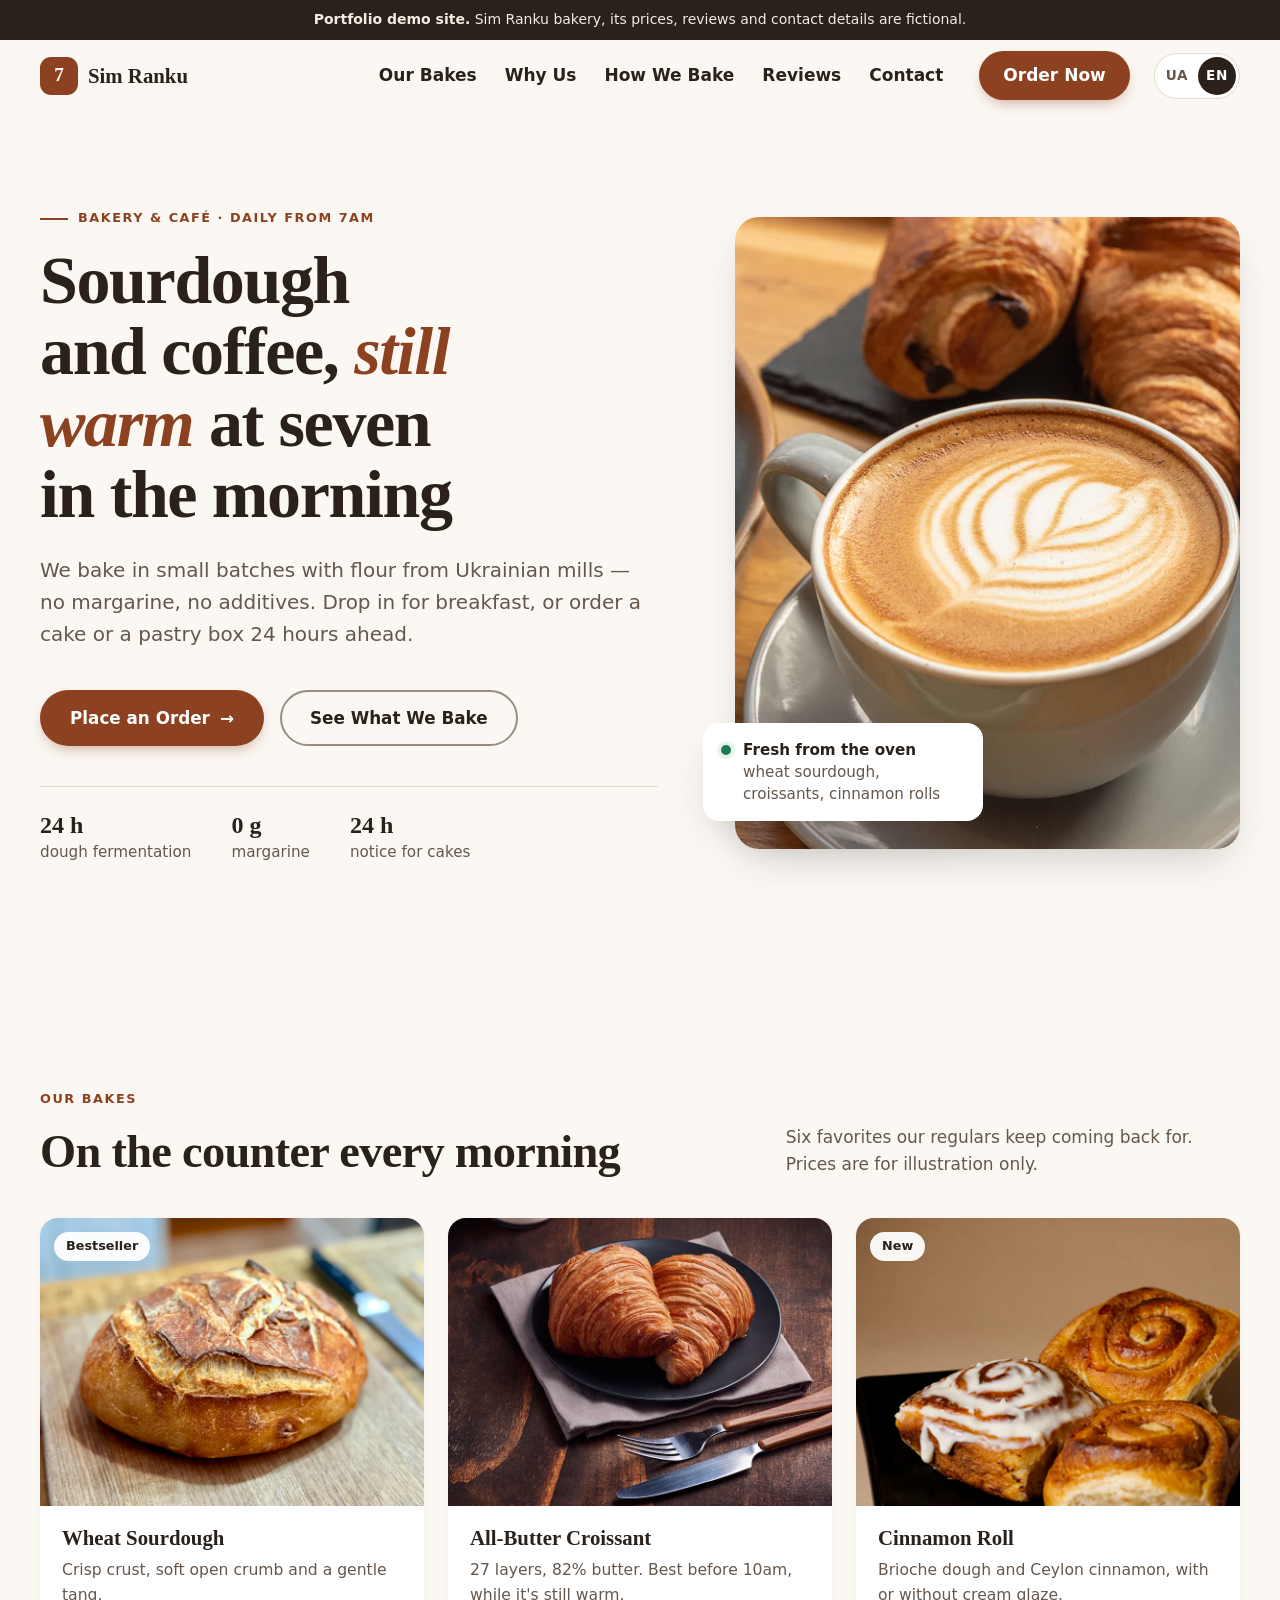
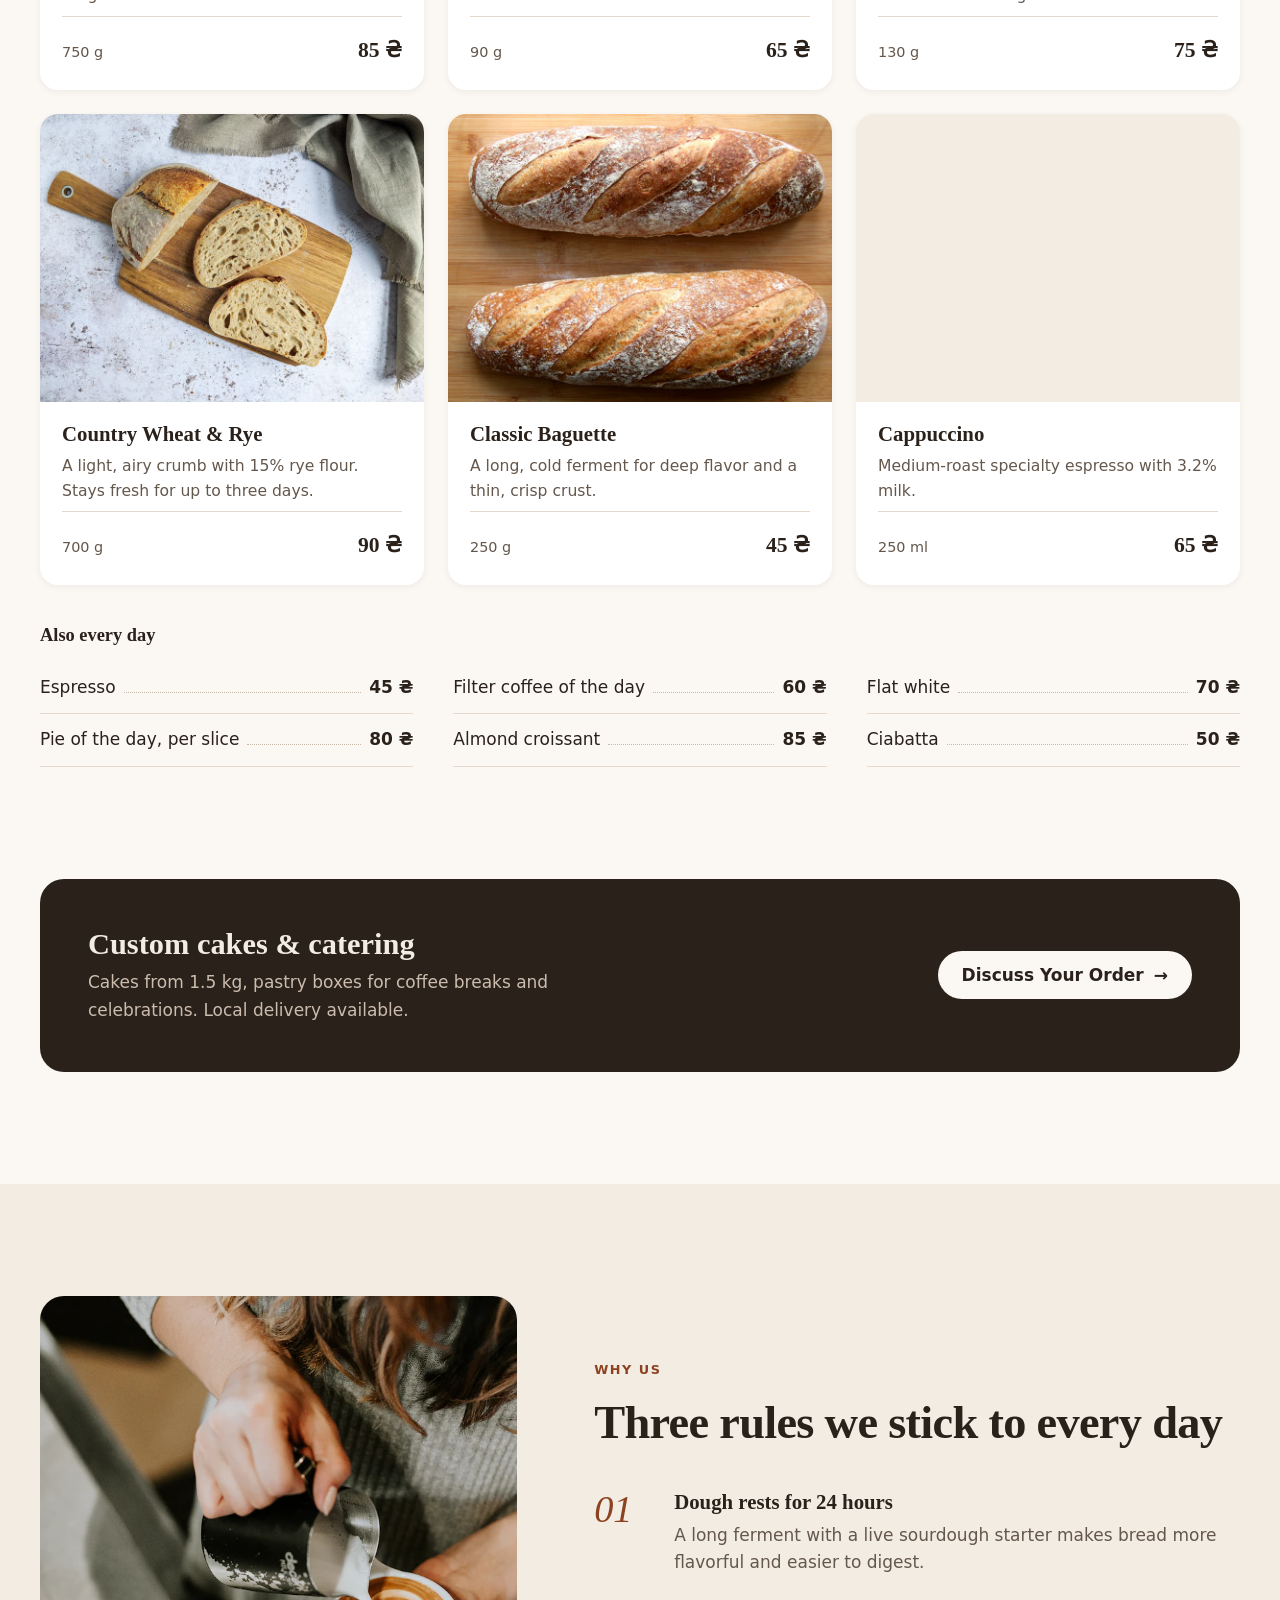
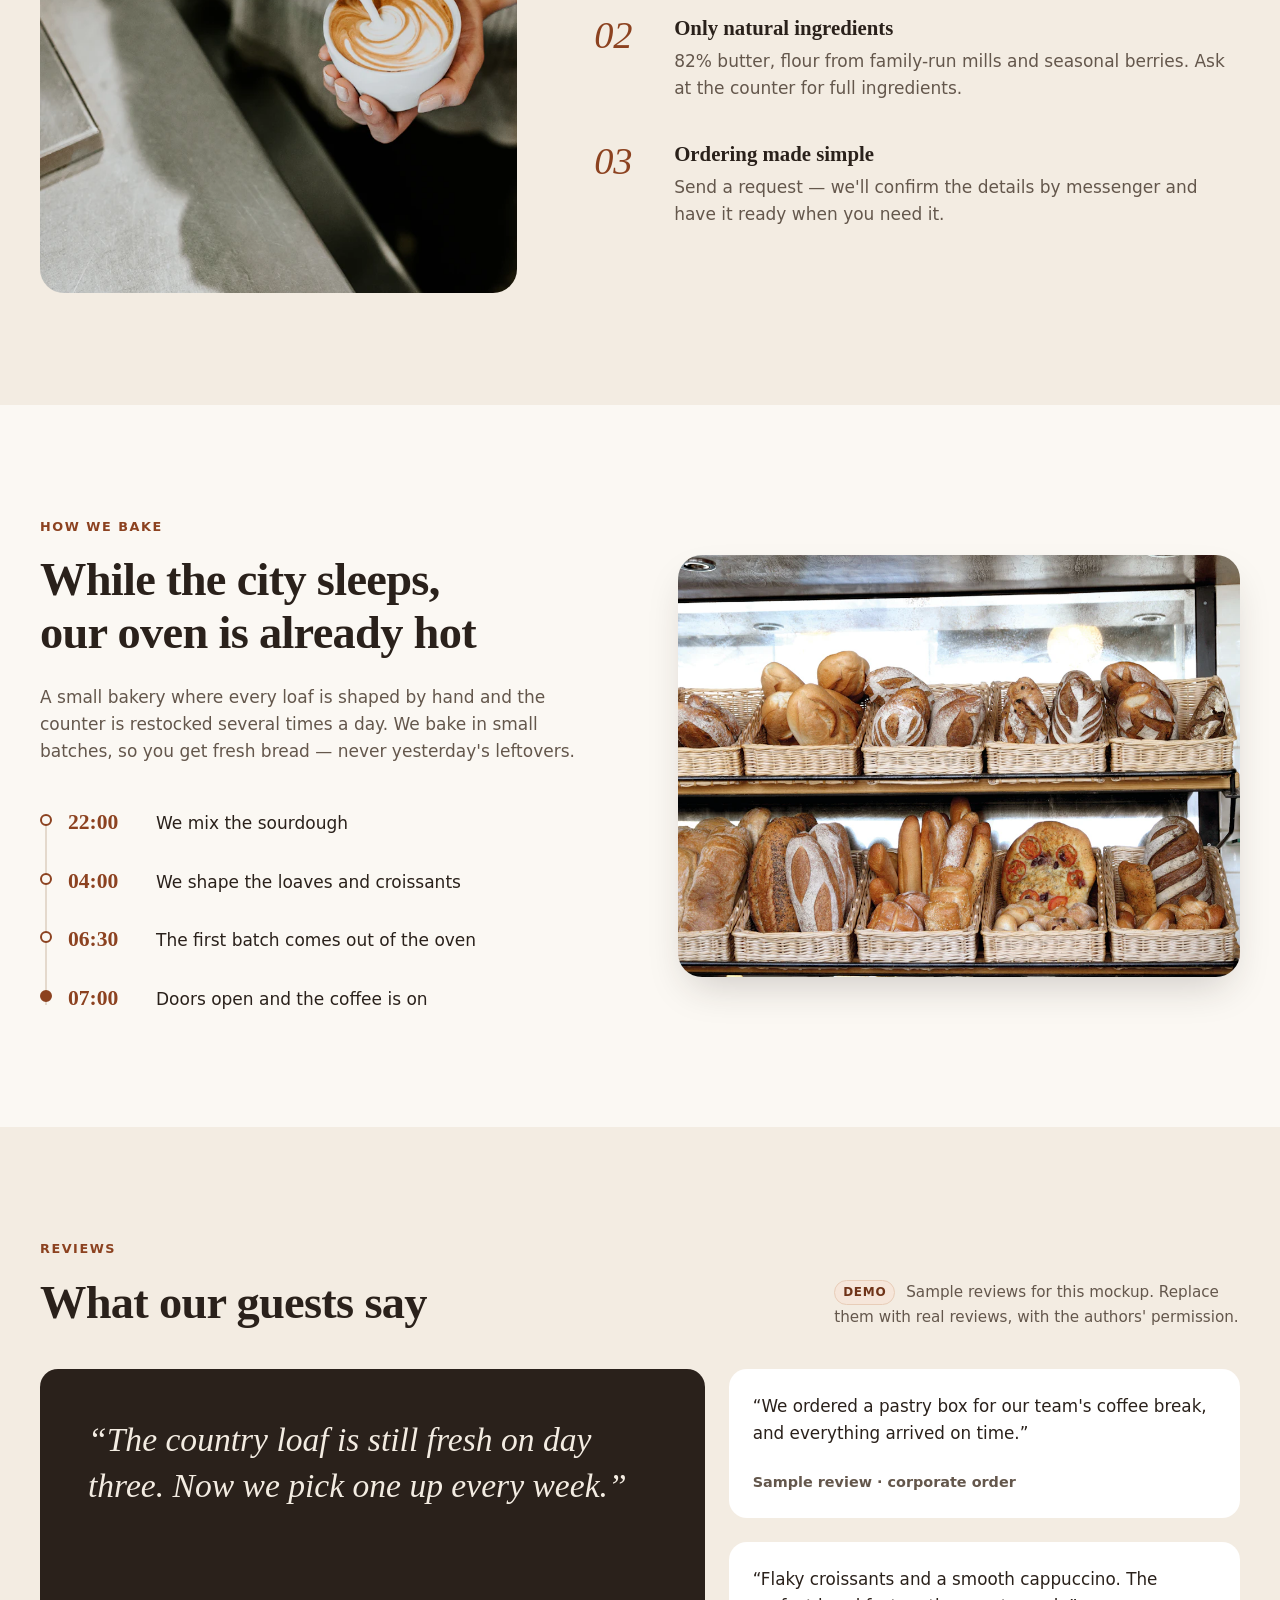
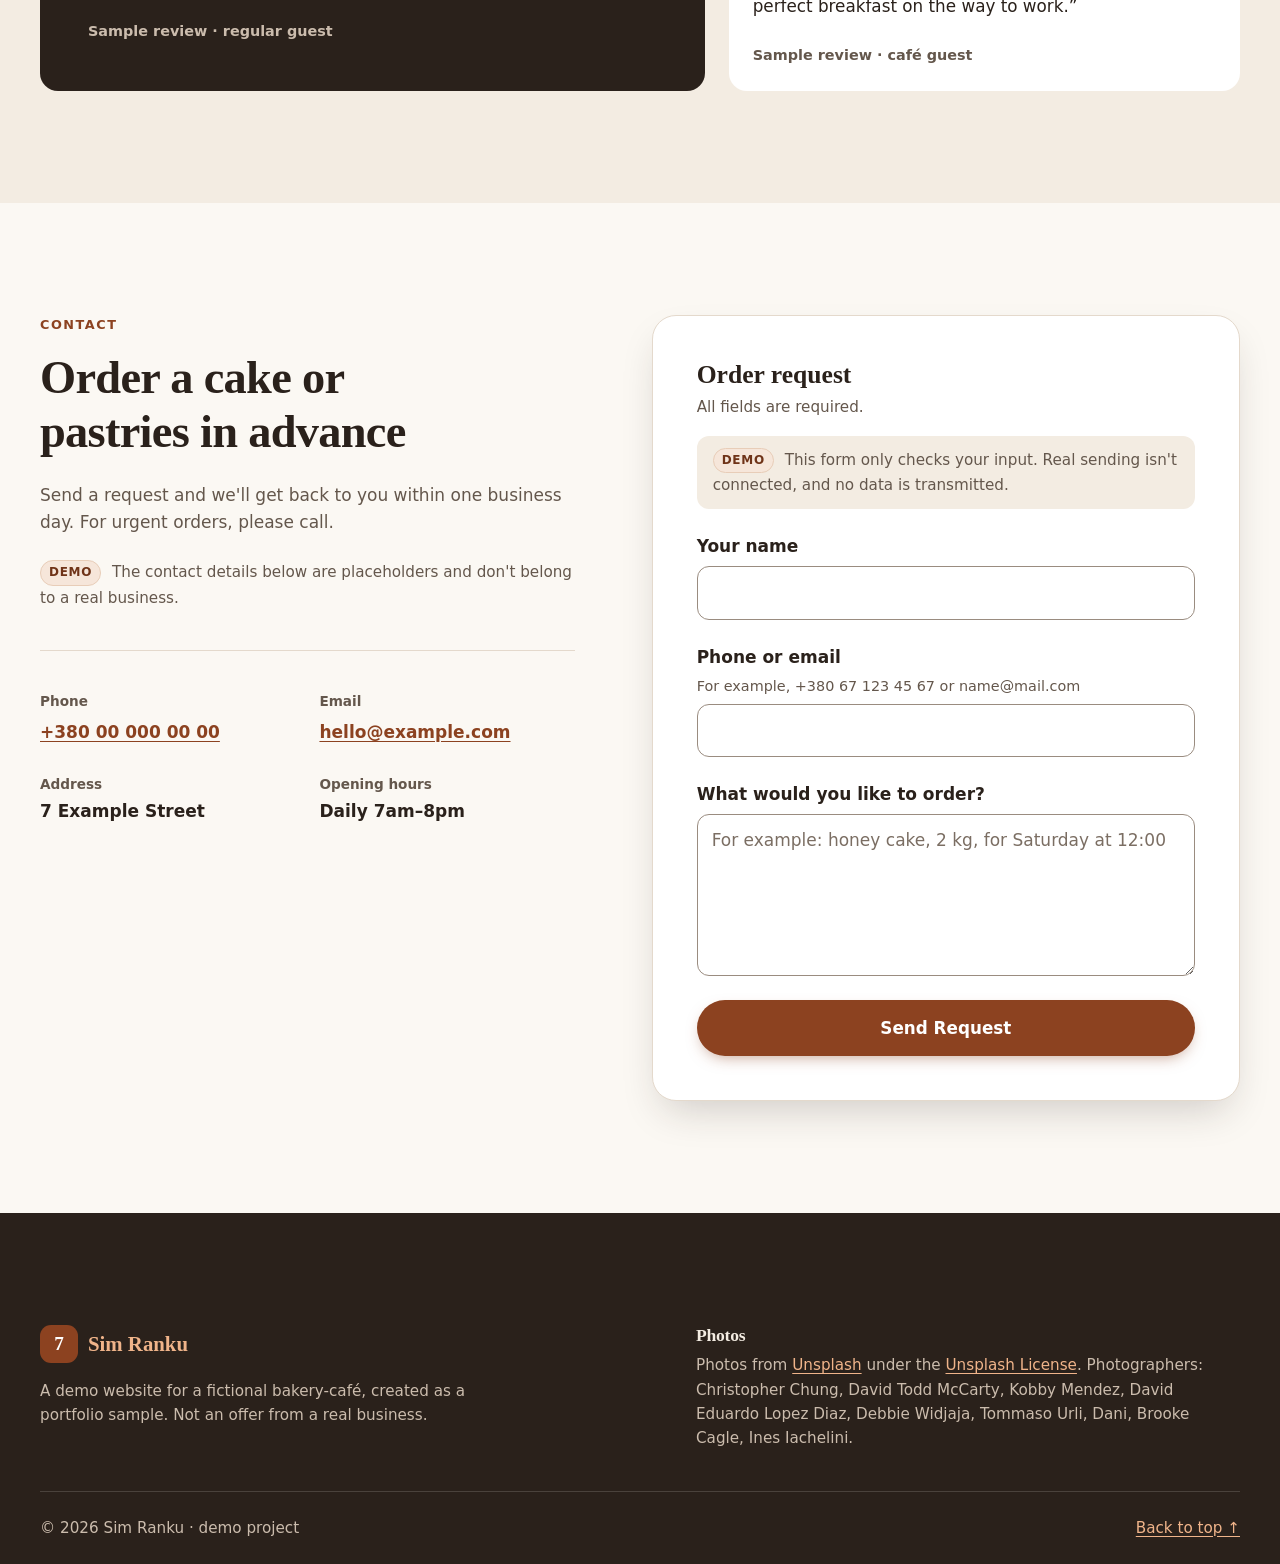
==== en/index.html @ f836620a "Add English version with UA/EN language switcher - en/index.html: full English translation sharing s" ====
<!DOCTYPE html>
<html lang="en">
  <head>
    <meta charset="UTF-8" />
    <meta name="viewport" content="width=device-width, initial-scale=1.0" />
    <title>Sim Ranku — Bakery &amp; Café (Demo Site)</title>
    <meta
      name="description"
      content="Demo website for Sim Ranku, a fictional bakery-café: sourdough bread, pastries, coffee and custom cakes. A portfolio sample."
    />
    <!-- Demo site for a fictional business: kept out of search results so it can't mislead anyone -->
    <meta name="robots" content="noindex" />
    <meta name="theme-color" content="#fbf8f3" />
    <meta property="og:type" content="website" />
    <meta property="og:locale" content="en_US" />
    <meta property="og:title" content="Sim Ranku — Bakery &amp; Café (Demo Site)" />
    <meta
      property="og:description"
      content="A one-page website sample for a bakery-café: menu, benefits and an order form."
    />
    <!-- Social networks only read absolute URLs; update both values if the site moves to another domain -->
    <meta property="og:url" content="https://codebyalex22.github.io/sim-ranku-demo/en/" />
    <meta property="og:image" content="https://codebyalex22.github.io/sim-ranku-demo/images/og-cover.jpg" />
    <meta property="og:image:type" content="image/jpeg" />
    <meta property="og:image:width" content="1200" />
    <meta property="og:image:height" content="630" />
    <meta property="og:image:alt" content="Cappuccino with latte art and croissants on a wooden table" />
    <meta name="twitter:card" content="summary_large_image" />
    <link rel="alternate" hreflang="uk" href="https://codebyalex22.github.io/sim-ranku-demo/" />
    <link rel="alternate" hreflang="en" href="https://codebyalex22.github.io/sim-ranku-demo/en/" />
    <link
      rel="icon"
      href="data:image/svg+xml,%3Csvg xmlns='http://www.w3.org/2000/svg' viewBox='0 0 32 32'%3E%3Crect width='32' height='32' rx='8' fill='%238c4220'/%3E%3Ctext x='16' y='22' font-family='Georgia' font-size='18' font-weight='700' fill='white' text-anchor='middle'%3E7%3C/text%3E%3C/svg%3E"
    />
    <link
      rel="preload"
      as="image"
      href="../images/hero-coffee-croissants-1280.webp"
      imagesrcset="../images/hero-coffee-croissants-720.webp 720w, ../images/hero-coffee-croissants-1280.webp 1280w"
      imagesizes="(min-width: 1024px) min(40vw, 504px), calc(100vw - 40px)"
    />
    <link rel="stylesheet" href="../style.css" />
    <script>
      // Reveal animations switch on only if script.js actually runs.
      // If it fails to load or crashes, all content is shown without animation after 2 s.
      document.documentElement.classList.add("js");
      window.setTimeout(function () {
        if (!document.documentElement.hasAttribute("data-ready")) {
          document.documentElement.classList.remove("js");
        }
      }, 2000);
    </script>
  </head>
  <body>
    <a class="skip-link" href="#main">Skip to main content</a>

    <p class="demo-bar">
      <strong>Portfolio demo site.</strong>
      Sim Ranku bakery, its prices, reviews and contact details are fictional.
    </p>

    <header class="site-header">
      <div class="container site-header__inner">
        <a class="logo" href="#top" aria-label="Sim Ranku — back to top">
          <span class="logo__mark" aria-hidden="true">7</span>
          <span class="logo__text">Sim Ranku</span>
        </a>

        <nav id="site-nav" class="site-nav" aria-label="Main navigation">
          <ul class="site-nav__list">
            <li><a href="#menu">Our Bakes</a></li>
            <li><a href="#why">Why Us</a></li>
            <li><a href="#about">How We Bake</a></li>
            <li><a href="#reviews">Reviews</a></li>
            <li><a href="#contacts">Contact</a></li>
          </ul>
          <a class="button button--primary site-nav__cta" href="#order">Order Now</a>
          <p class="site-nav__meta">Open daily 7am–8pm · 7 Example Street</p>
        </nav>

        <nav class="lang-switch" aria-label="Site language">
          <a href="../" lang="uk" hreflang="uk"><span aria-hidden="true">UA</span><span class="sr-only">Українська</span></a>
          <a href="./" lang="en" hreflang="en" aria-current="page"><span aria-hidden="true">EN</span><span class="sr-only">English</span></a>
        </nav>

        <button
          class="menu-toggle"
          type="button"
          aria-expanded="false"
          aria-controls="site-nav"
        >
          <span class="menu-toggle__icon" aria-hidden="true"></span>
          <span class="menu-toggle__label">Menu</span>
        </button>
      </div>
    </header>

    <main id="main" tabindex="-1">
      <section id="top" class="hero" aria-labelledby="hero-title">
        <div class="container hero__inner">
          <div class="hero__content">
            <p class="eyebrow hero__eyebrow" data-intro>Bakery &amp; café · daily from&nbsp;7am</p>
            <h1 id="hero-title" data-intro style="--delay: 80ms">
              Sourdough and coffee, <em>still warm</em> at&nbsp;seven in the&nbsp;morning
            </h1>
            <p class="hero__lead" data-intro style="--delay: 160ms">
              We bake in small batches with flour from Ukrainian mills — no margarine, no additives.
              Drop in for breakfast, or order a cake or a pastry box 24 hours ahead.
            </p>
            <div class="hero__actions" data-intro style="--delay: 240ms">
              <a class="button button--primary button--large" href="#order">
                Place an Order
                <span class="button__arrow" aria-hidden="true">→</span>
              </a>
              <a class="button button--ghost button--large" href="#menu">See What We Bake</a>
            </div>
            <ul class="hero__points" data-intro style="--delay: 320ms">
              <li><strong>24 h</strong> dough fermentation</li>
              <li><strong>0 g</strong> margarine</li>
              <li><strong>24 h</strong> notice for cakes</li>
            </ul>
          </div>

          <div class="hero__media" data-intro="fade" style="--delay: 120ms">
            <img
              class="hero__image"
              src="../images/hero-coffee-croissants-1280.webp"
              srcset="../images/hero-coffee-croissants-720.webp 720w, ../images/hero-coffee-croissants-1280.webp 1280w"
              sizes="(min-width: 1024px) min(40vw, 504px), calc(100vw - 40px)"
              width="1280"
              height="1530"
              alt="Cappuccino with latte art next to croissants and a chocolate pastry"
              fetchpriority="high"
            />
            <div class="hero__badge">
              <span class="hero__badge-dot" aria-hidden="true"></span>
              <span>
                <strong>Fresh from the oven</strong>
                wheat sourdough, croissants, cinnamon rolls
              </span>
            </div>
          </div>
        </div>
      </section>

      <section id="menu" class="section" aria-labelledby="menu-title">
        <div class="container">
          <div class="section__header section__header--split">
            <div>
              <p class="eyebrow">Our bakes</p>
              <h2 id="menu-title">On the counter every morning</h2>
            </div>
            <p class="section__lead">
              Six favorites our regulars keep coming back for. Prices are for illustration only.
            </p>
          </div>

          <ul class="products">
            <li class="product" data-reveal>
              <div class="product__media">
                <img src="../images/sourdough-loaf.webp" width="800" height="600" loading="lazy" decoding="async" alt="Round sourdough loaf with a crackly crust on a wooden board" />
                <span class="product__tag">Bestseller</span>
              </div>
              <div class="product__body">
                <h3>Wheat Sourdough</h3>
                <p>Crisp crust, soft open crumb and a gentle tang.</p>
                <p class="product__meta"><span>750 g</span><span class="price">85 ₴</span></p>
              </div>
            </li>
            <li class="product" data-reveal style="--delay: 80ms">
              <div class="product__media">
                <img src="../images/croissants.webp" width="800" height="600" loading="lazy" decoding="async" alt="Two flaky croissants on a dark plate" />
              </div>
              <div class="product__body">
                <h3>All-Butter Croissant</h3>
                <p>27 layers, 82% butter. Best before 10am, while it's still warm.</p>
                <p class="product__meta"><span>90 g</span><span class="price">65 ₴</span></p>
              </div>
            </li>
            <li class="product" data-reveal style="--delay: 160ms">
              <div class="product__media">
                <img src="../images/cinnamon-rolls.webp" width="800" height="600" loading="lazy" decoding="async" alt="Three cinnamon rolls, one topped with cream glaze" />
                <span class="product__tag">New</span>
              </div>
              <div class="product__body">
                <h3>Cinnamon Roll</h3>
                <p>Brioche dough and Ceylon cinnamon, with or without cream glaze.</p>
                <p class="product__meta"><span>130 g</span><span class="price">75 ₴</span></p>
              </div>
            </li>
            <li class="product" data-reveal>
              <div class="product__media">
                <img src="../images/rye-bread-sliced.webp" width="800" height="600" loading="lazy" decoding="async" alt="Sliced country loaf with a light, airy crumb on a wooden board" />
              </div>
              <div class="product__body">
                <h3>Country Wheat &amp; Rye</h3>
                <p>A light, airy crumb with 15% rye flour. Stays fresh for up to three days.</p>
                <p class="product__meta"><span>700 g</span><span class="price">90 ₴</span></p>
              </div>
            </li>
            <li class="product" data-reveal style="--delay: 80ms">
              <div class="product__media">
                <img src="../images/baguettes.webp" width="800" height="600" loading="lazy" decoding="async" alt="Two golden, flour-dusted baguettes on a wooden board" />
              </div>
              <div class="product__body">
                <h3>Classic Baguette</h3>
                <p>A long, cold ferment for deep flavor and a thin, crisp crust.</p>
                <p class="product__meta"><span>250 g</span><span class="price">45 ₴</span></p>
              </div>
            </li>
            <li class="product" data-reveal style="--delay: 160ms">
              <div class="product__media">
                <img src="../images/cappuccino.webp" width="800" height="600" loading="lazy" decoding="async" alt="Cappuccino with latte art in a white cup on a dark table" />
              </div>
              <div class="product__body">
                <h3>Cappuccino</h3>
                <p>Medium-roast specialty espresso with 3.2% milk.</p>
                <p class="product__meta"><span>250 ml</span><span class="price">65 ₴</span></p>
              </div>
            </li>
          </ul>

          <div class="menu-extra" data-reveal>
            <h3>Also every day</h3>
            <ul class="menu-extra__list">
              <li><span>Espresso</span><span class="price">45 ₴</span></li>
              <li><span>Filter coffee of the day</span><span class="price">60 ₴</span></li>
              <li><span>Flat white</span><span class="price">70 ₴</span></li>
              <li><span>Pie of the day, per slice</span><span class="price">80 ₴</span></li>
              <li><span>Almond croissant</span><span class="price">85 ₴</span></li>
              <li><span>Ciabatta</span><span class="price">50 ₴</span></li>
            </ul>
          </div>

          <div class="order-strip" data-reveal>
            <div>
              <h3>Custom cakes &amp; catering</h3>
              <p>Cakes from 1.5 kg, pastry boxes for coffee breaks and celebrations. Local delivery available.</p>
            </div>
            <a class="button button--light" href="#order">
              Discuss Your Order
              <span class="button__arrow" aria-hidden="true">→</span>
            </a>
          </div>
        </div>
      </section>

      <section id="why" class="section section--alt" aria-labelledby="why-title">
        <div class="container why">
          <figure class="why__media" data-reveal="fade">
            <img src="../images/barista-latte-art.webp" width="700" height="875" loading="lazy" decoding="async" alt="Barista pouring milk into a cup to create latte art" />
          </figure>
          <div>
            <div class="section__header">
              <p class="eyebrow">Why us</p>
              <h2 id="why-title">Three rules we stick to every day</h2>
            </div>
            <ol class="benefits">
              <li class="benefit" data-reveal>
                <h3>Dough rests for 24 hours</h3>
                <p>A long ferment with a live sourdough starter makes bread more flavorful and easier to digest.</p>
              </li>
              <li class="benefit" data-reveal style="--delay: 80ms">
                <h3>Only natural ingredients</h3>
                <p>82% butter, flour from family-run mills and seasonal berries. Ask at the counter for full ingredients.</p>
              </li>
              <li class="benefit" data-reveal style="--delay: 160ms">
                <h3>Ordering made simple</h3>
                <p>Send a request — we'll confirm the details by messenger and have it ready when you need it.</p>
              </li>
            </ol>
          </div>
        </div>
      </section>

      <section id="about" class="section" aria-labelledby="about-title">
        <div class="container about">
          <div class="about__text">
            <p class="eyebrow">How we bake</p>
            <h2 id="about-title">While the city sleeps, our oven is already hot</h2>
            <p>
              A small bakery where every loaf is shaped by hand and the counter is restocked several
              times a day. We bake in small batches, so you get fresh bread — never yesterday's
              leftovers.
            </p>
            <ol class="timeline">
              <li><time>22:00</time><span>We mix the sourdough</span></li>
              <li><time>04:00</time><span>We shape the loaves and croissants</span></li>
              <li><time>06:30</time><span>The first batch comes out of the oven</span></li>
              <li><time>07:00</time><span>Doors open and the coffee is on</span></li>
            </ol>
          </div>
          <figure class="about__media" data-reveal="fade">
            <img src="../images/bakery-shelves.webp" width="1000" height="750" loading="lazy" decoding="async" alt="Shelves of wicker baskets filled with fresh bread and buns" />
          </figure>
        </div>
      </section>

      <section id="reviews" class="section section--alt" aria-labelledby="reviews-title">
        <div class="container">
          <div class="section__header section__header--split">
            <div>
              <p class="eyebrow">Reviews</p>
              <h2 id="reviews-title">What our guests say</h2>
            </div>
            <p class="section__lead demo-note">
              <span class="demo-label">Demo</span>
              Sample reviews for this mockup. Replace them with real reviews, with the authors' permission.
            </p>
          </div>

          <div class="reviews">
            <figure class="review review--featured" data-reveal>
              <blockquote>
                <p>“The country loaf is still fresh on day three. Now we pick one up every week.”</p>
              </blockquote>
              <figcaption>Sample review · regular guest</figcaption>
            </figure>
            <figure class="review" data-reveal style="--delay: 80ms">
              <blockquote>
                <p>“We ordered a pastry box for our team's coffee break, and everything arrived on time.”</p>
              </blockquote>
              <figcaption>Sample review · corporate order</figcaption>
            </figure>
            <figure class="review" data-reveal style="--delay: 160ms">
              <blockquote>
                <p>“Flaky croissants and a smooth cappuccino. The perfect breakfast on the way to work.”</p>
              </blockquote>
              <figcaption>Sample review · café guest</figcaption>
            </figure>
          </div>
        </div>
      </section>

      <section id="contacts" class="section" aria-labelledby="contacts-title">
        <div class="container contact">
          <div class="contact__details">
            <p class="eyebrow">Contact</p>
            <h2 id="contacts-title">Order a cake or pastries in advance</h2>
            <p>
              Send a request and we'll get back to you within one business day. For urgent orders,
              please call.
            </p>
            <p class="demo-note">
              <span class="demo-label">Demo</span>
              The contact details below are placeholders and don't belong to a real business.
            </p>
            <dl class="contact-list">
              <div>
                <dt>Phone</dt>
                <dd><a href="tel:+380000000000">+380 00 000 00 00</a></dd>
              </div>
              <div>
                <dt>Email</dt>
                <dd><a href="mailto:hello@example.com">hello@example.com</a></dd>
              </div>
              <div>
                <dt>Address</dt>
                <dd>7 Example Street</dd>
              </div>
              <div>
                <dt>Opening hours</dt>
                <dd>Daily 7am–8pm</dd>
              </div>
            </dl>
          </div>

          <div id="order" class="form-panel" tabindex="-1" data-reveal>
            <h3 id="form-title">Order request</h3>
            <p class="form-panel__hint">All fields are required.</p>
            <p class="demo-note form-panel__demo">
              <span class="demo-label">Demo</span>
              This form only checks your input. Real sending isn't connected, and no data is transmitted.
            </p>

            <!--
              data-endpoint: URL of the server-side form handler (POST, JSON).
              While it is empty, the form runs in demo mode and sends nothing.
              Fields are disabled in HTML and enabled by script.js, so without JavaScript
              the form can't be submitted (and no data ends up in the page URL).
            -->
            <form
              id="contact-form"
              class="contact-form"
              aria-labelledby="form-title"
              method="post"
              action="#order"
              data-endpoint=""
              novalidate
            >
              <noscript>
                <p class="form-status form-status--info">
                  This is a demo site, so no real requests are sent. Without JavaScript the form is disabled; with it, the form only checks the fields.
                </p>
              </noscript>
              <fieldset class="contact-form__fields" disabled>
                <legend class="sr-only">Order details</legend>
              <div class="field">
                <label for="name">Your name</label>
                <input
                  id="name"
                  name="name"
                  type="text"
                  autocomplete="name"
                  maxlength="60"
                  required
                  aria-describedby="name-error"
                />
                <p id="name-error" class="field__error" hidden></p>
              </div>

              <div class="field">
                <label for="contact">Phone or email</label>
                <p id="contact-hint" class="field__hint">
                  For example, +380 67 123 45 67 or name@mail.com
                </p>
                <input
                  id="contact"
                  name="contact"
                  type="text"
                  autocomplete="email"
                  maxlength="100"
                  required
                  aria-describedby="contact-hint contact-error"
                />
                <p id="contact-error" class="field__error" hidden></p>
              </div>

              <div class="field">
                <label for="message">What would you like to order?</label>
                <textarea
                  id="message"
                  name="message"
                  rows="5"
                  maxlength="1000"
                  placeholder="For example: honey cake, 2 kg, for Saturday at 12:00"
                  required
                  aria-describedby="message-error"
                ></textarea>
                <p id="message-error" class="field__error" hidden></p>
              </div>

              <button class="button button--primary button--large button--block" type="submit">
                <span class="spinner" aria-hidden="true"></span>
                <span class="button__label">Send Request</span>
              </button>

              </fieldset>

              <div id="form-status" class="form-status" role="status" aria-live="polite" hidden></div>
            </form>
          </div>
        </div>
      </section>
    </main>

    <footer class="site-footer">
      <div class="container site-footer__inner">
        <div class="site-footer__brand">
          <a class="logo logo--footer" href="#top" aria-label="Sim Ranku — back to top">
            <span class="logo__mark" aria-hidden="true">7</span>
            <span class="logo__text">Sim Ranku</span>
          </a>
          <p>
            A demo website for a fictional bakery-café, created as a portfolio sample.
            Not an offer from a real business.
          </p>
        </div>
        <div class="site-footer__credits">
          <h2>Photos</h2>
          <p>
            Photos from
            <a href="https://unsplash.com" target="_blank" rel="noopener noreferrer">Unsplash<span class="sr-only"> (opens in a new tab)</span></a>
            under the
            <a href="https://unsplash.com/license" target="_blank" rel="noopener noreferrer">Unsplash License<span class="sr-only"> (opens in a new tab)</span></a>.
            Photographers: Christopher Chung, David Todd McCarty, Kobby Mendez, David Eduardo Lopez Diaz,
            Debbie Widjaja, Tommaso Urli, Dani, Brooke Cagle, Ines Iachelini.
          </p>
        </div>
      </div>
      <div class="container site-footer__bottom">
        <p>© <span id="year">2026</span> Sim Ranku · demo project</p>
        <a href="#top">Back to top ↑</a>
      </div>
    </footer>

    <script src="../script.js" defer></script>
  </body>
</html>
---- style.css ----
/* Фірмові кольори та шрифти задаються лише тут */
:root {
  color-scheme: light;
  --bg: #fbf8f3;
  --bg-alt: #f3ece2;
  --surface: #ffffff;
  --dark: #2a211b;
  --text: #2a211b;
  --muted: #64574c;
  --on-dark: #f3ece2;
  --on-dark-muted: #cbbcad;
  --primary: #8c4220;
  --primary-dark: #6f3318;
  --primary-soft: #f6e6da;
  --accent-on-dark: #f0b48a;
  --border: #e4d9cc;
  --success: #1f7a52;
  --success-bg: #e6f4ec;
  --danger: #b3261e;
  --danger-bg: #fbeae8;
  --focus: #1f5fbf;
  --focus-on-dark: #f0b48a;
  --radius: 12px;
  --radius-lg: 24px;
  --header-height: 72px;
  --gutter: clamp(20px, 5vw, 40px);
  --space-xs: 8px;
  --space-s: 16px;
  --space-m: 24px;
  --space-l: 40px;
  --space-xl: clamp(64px, 9vw, 112px);
  --shadow-s: 0 2px 6px rgba(42, 33, 27, 0.06);
  --shadow-m: 0 18px 40px -12px rgba(42, 33, 27, 0.22);
  --ease-out: cubic-bezier(0.2, 0.7, 0.2, 1);
  --font-sans: Inter, ui-sans-serif, system-ui, -apple-system, BlinkMacSystemFont, "Segoe UI", Roboto, sans-serif;
  --font-serif: "PT Serif", Georgia, "Times New Roman", serif;
  font-family: var(--font-sans);
  line-height: 1.6;
}

*,
*::before,
*::after {
  box-sizing: border-box;
}

html {
  scroll-padding-top: calc(var(--header-height) + var(--space-s));
  -webkit-text-size-adjust: 100%;
}

@media (prefers-reduced-motion: no-preference) {
  html {
    scroll-behavior: smooth;
  }
}

html.menu-open {
  overflow: hidden;
}

body {
  min-width: 320px;
  margin: 0;
  color: var(--text);
  background: var(--bg);
  font-size: 1.0625rem;
}

img {
  display: block;
  max-width: 100%;
  height: auto;
}

h1,
h2,
h3 {
  margin: 0;
  font-family: var(--font-serif);
  font-weight: 700;
  line-height: 1.15;
  overflow-wrap: break-word;
  text-wrap: balance;
}

h1 {
  font-size: clamp(2.4rem, 5.6vw, 4.25rem);
  letter-spacing: -0.02em;
  line-height: 1.05;
}

h2 {
  font-size: clamp(1.9rem, 3.8vw, 2.9rem);
  letter-spacing: -0.015em;
}

h3 {
  font-size: 1.3rem;
}

p {
  margin: 0;
}

a {
  color: var(--primary);
  text-underline-offset: 3px;
}

a:hover {
  color: var(--primary-dark);
}

button,
input,
textarea {
  font: inherit;
  color: inherit;
}

figure {
  margin: 0;
}

:focus-visible {
  outline: 3px solid var(--focus);
  outline-offset: 3px;
}

/* На темному фоні синя рамка майже не видна (2,4:1), тому використовуємо світлу (8:1) */
.order-strip,
.review--featured,
.site-footer {
  --focus: var(--focus-on-dark);
}

main:focus,
.form-panel:focus {
  outline: none;
}

.sr-only {
  position: absolute;
  width: 1px;
  height: 1px;
  padding: 0;
  margin: -1px;
  overflow: hidden;
  clip: rect(0, 0, 0, 0);
  white-space: nowrap;
  border: 0;
}

.skip-link {
  position: absolute;
  top: var(--space-xs);
  left: var(--space-xs);
  z-index: 100;
  padding: var(--space-xs) var(--space-s);
  color: #fff;
  background: var(--dark);
  border-radius: var(--radius);
  transform: translateY(-200%);
}

.skip-link:focus {
  color: #fff;
  transform: none;
}

.container {
  width: min(100% - 2 * var(--gutter), 1200px);
  margin-inline: auto;
}

.eyebrow {
  margin-bottom: var(--space-s);
  color: var(--primary);
  font-size: 0.8rem;
  font-weight: 700;
  letter-spacing: 0.12em;
  text-transform: uppercase;
}

/* Демо-позначки */
.demo-bar {
  padding: 10px var(--gutter);
  color: var(--on-dark);
  background: var(--dark);
  font-size: 0.875rem;
  line-height: 1.4;
  text-align: center;
}

.demo-label {
  display: inline-block;
  margin-right: 6px;
  padding: 2px 8px;
  color: var(--primary-dark);
  background: var(--primary-soft);
  border: 1px solid #e8cdb8;
  border-radius: 999px;
  font-size: 0.75rem;
  font-weight: 700;
  letter-spacing: 0.06em;
  text-transform: uppercase;
  vertical-align: 1px;
}

.demo-note {
  color: var(--muted);
  font-size: 0.95rem;
}

/* Кнопки */
.button {
  display: inline-flex;
  align-items: center;
  justify-content: center;
  gap: 10px;
  min-height: 48px;
  padding: 12px 22px;
  font-weight: 700;
  line-height: 1.2;
  text-align: center;
  text-decoration: none;
  border: 2px solid transparent;
  border-radius: 999px;
  cursor: pointer;
  transition:
    background-color 0.2s ease,
    border-color 0.2s ease,
    color 0.2s ease,
    box-shadow 0.2s ease,
    transform 0.2s var(--ease-out);
}

.button__arrow {
  display: inline-block;
  transition: transform 0.2s var(--ease-out);
}

.button:hover .button__arrow {
  transform: translateX(4px);
}

.button--primary {
  color: #fff;
  background: var(--primary);
  box-shadow: 0 6px 16px -6px rgba(140, 66, 32, 0.55);
}

.button--primary:hover {
  color: #fff;
  background: var(--primary-dark);
  box-shadow: 0 10px 22px -8px rgba(140, 66, 32, 0.6);
  transform: translateY(-1px);
}

.button--ghost {
  color: var(--text);
  background: transparent;
  border-color: #9a8c80;
}

.button--ghost:hover {
  color: var(--primary-dark);
  background: var(--surface);
  border-color: var(--primary);
}

.button--light {
  color: var(--dark);
  background: var(--bg);
}

.button--light:hover {
  color: var(--dark);
  background: #fff;
  transform: translateY(-1px);
}

.button:active {
  transform: translateY(1px);
  box-shadow: none;
}

.button:disabled,
.button[aria-disabled="true"] {
  cursor: not-allowed;
  opacity: 0.65;
  transform: none;
  box-shadow: none;
}

.button--large {
  min-height: 56px;
  padding: 14px 28px;
  font-size: 1.05rem;
}

.button--block {
  width: 100%;
}

.spinner {
  display: none;
  width: 18px;
  height: 18px;
  border: 2px solid rgba(255, 255, 255, 0.45);
  border-top-color: #fff;
  border-radius: 50%;
  animation: spin 0.8s linear infinite;
}

.is-loading .spinner {
  display: inline-block;
}

@keyframes spin {
  to {
    transform: rotate(360deg);
  }
}

/* Шапка */
.site-header {
  position: sticky;
  top: 0;
  z-index: 50;
  background: var(--bg);
  border-bottom: 1px solid transparent;
  transition:
    box-shadow 0.25s ease,
    border-color 0.25s ease;
}

.site-header.is-scrolled {
  border-color: var(--border);
  box-shadow: 0 8px 24px -16px rgba(42, 33, 27, 0.35);
}

.site-header__inner {
  display: flex;
  align-items: center;
  justify-content: space-between;
  gap: var(--space-m);
  min-height: var(--header-height);
}

.logo {
  display: inline-flex;
  align-items: center;
  gap: 10px;
  color: var(--text);
  font-family: var(--font-serif);
  font-size: 1.3rem;
  font-weight: 700;
  text-decoration: none;
}

.logo:hover {
  color: var(--text);
}

.logo__mark {
  display: grid;
  width: 38px;
  height: 38px;
  color: #fff;
  background: var(--primary);
  border-radius: 11px;
  font-size: 1.2rem;
  place-items: center;
  transition: transform 0.3s var(--ease-out);
}

.logo:hover .logo__mark {
  transform: rotate(-8deg);
}

.menu-toggle {
  display: none;
}

.site-nav {
  display: flex;
  align-items: center;
  gap: var(--space-m);
}

.site-nav__list {
  display: flex;
  gap: 4px;
  margin: 0;
  padding: 0;
  list-style: none;
}

.site-nav__list a {
  position: relative;
  display: block;
  padding: 10px 12px;
  color: var(--text);
  font-weight: 600;
  text-decoration: none;
}

.site-nav__list a::after {
  position: absolute;
  right: 12px;
  bottom: 6px;
  left: 12px;
  height: 2px;
  background: var(--primary);
  border-radius: 2px;
  content: "";
  transform: scaleX(0);
  transform-origin: left;
  transition: transform 0.25s var(--ease-out);
}

.site-nav__list a:hover {
  color: var(--primary-dark);
}

.site-nav__list a:hover::after {
  transform: scaleX(1);
}

.site-nav__meta {
  display: none;
}

/* Перемикач мови UA / EN */
.site-nav {
  margin-left: auto;
}

.site-header .logo {
  flex-shrink: 0;
  white-space: nowrap;
}

/* На вузькому десктопі кнопка замовлення в шапці не вміщається поруч із перемикачем мови;
   такі самі кнопки є на першому екрані та в блоці замовлень */
@media (min-width: 1024px) and (max-width: 1199px) {
  .site-nav__cta {
    display: none;
  }
}

.lang-switch {
  display: flex;
  flex-shrink: 0;
  gap: 2px;
  padding: 3px;
  background: var(--surface);
  border: 1.5px solid var(--border);
  border-radius: 999px;
}

.lang-switch a {
  display: grid;
  min-width: 38px;
  min-height: 38px;
  padding-inline: 8px;
  color: var(--muted);
  border-radius: 999px;
  font-size: 0.85rem;
  font-weight: 700;
  letter-spacing: 0.04em;
  text-decoration: none;
  place-items: center;
  transition:
    color 0.2s ease,
    background-color 0.2s ease;
}

.lang-switch a:hover {
  color: var(--primary-dark);
}

.lang-switch a[aria-current="page"] {
  color: #fff;
  background: var(--dark);
}

@media (max-width: 1023px) {
  .site-header__inner {
    gap: 12px;
  }

  .lang-switch {
    margin-left: auto;
  }
}

/* На вузьких екранах лишаємо в кнопці меню лише іконку; підпис доступний зчитувачам */
@media (max-width: 419px) {
  .js .menu-toggle {
    padding-inline: 13px;
  }

  .js .menu-toggle__label {
    position: absolute;
    width: 1px;
    height: 1px;
    overflow: hidden;
    clip: rect(0, 0, 0, 0);
    white-space: nowrap;
  }
}

@media (max-width: 359px) {
  .site-header__inner {
    gap: 8px;
  }

  .site-header .logo {
    font-size: 1.1rem;
  }

  .lang-switch a {
    min-width: 32px;
    padding-inline: 4px;
  }
}

@media (max-width: 1023px) {
  .js .menu-toggle {
    position: relative;
    z-index: 2;
    display: inline-flex;
    align-items: center;
    gap: 10px;
    min-height: 48px;
    padding: 8px 16px;
    font-weight: 700;
    background: var(--surface);
    border: 1.5px solid var(--border);
    border-radius: 999px;
    cursor: pointer;
    transition: border-color 0.2s ease;
  }

  .js .menu-toggle:hover {
    border-color: var(--primary);
  }

  .js .menu-toggle__icon,
  .js .menu-toggle__icon::before,
  .js .menu-toggle__icon::after {
    display: block;
    width: 18px;
    height: 2px;
    background: currentColor;
    border-radius: 2px;
    transition:
      transform 0.25s var(--ease-out),
      background-color 0.2s ease,
      top 0.25s var(--ease-out);
  }

  .js .menu-toggle__icon {
    position: relative;
  }

  .js .menu-toggle__icon::before,
  .js .menu-toggle__icon::after {
    position: absolute;
    left: 0;
    content: "";
  }

  .js .menu-toggle__icon::before {
    top: -6px;
  }

  .js .menu-toggle__icon::after {
    top: 6px;
  }

  .js .menu-toggle[aria-expanded="true"] .menu-toggle__icon {
    background: transparent;
  }

  .js .menu-toggle[aria-expanded="true"] .menu-toggle__icon::before {
    top: 0;
    transform: rotate(45deg);
  }

  .js .menu-toggle[aria-expanded="true"] .menu-toggle__icon::after {
    top: 0;
    transform: rotate(-45deg);
  }

  .js .site-nav {
    position: absolute;
    top: 100%;
    right: 0;
    left: 0;
    flex-direction: column;
    align-items: stretch;
    gap: var(--space-m);
    height: var(--nav-height, calc(100vh - var(--header-height)));
    padding: var(--space-s) var(--gutter) var(--space-l);
    overflow-y: auto;
    overscroll-behavior: contain;
    background: var(--bg);
    border-top: 1px solid var(--border);
    visibility: hidden;
    opacity: 0;
    transform: translateY(-8px);
    transition:
      opacity 0.25s ease,
      transform 0.25s var(--ease-out),
      visibility 0s linear 0.25s;
  }

  .js .site-nav.is-open {
    visibility: visible;
    opacity: 1;
    transform: none;
    transition:
      opacity 0.25s ease,
      transform 0.25s var(--ease-out),
      visibility 0s;
  }

  .js .site-nav__list {
    flex-direction: column;
    gap: 0;
  }

  .js .site-nav__list a {
    padding: 16px 4px;
    font-family: var(--font-serif);
    font-size: 1.5rem;
    border-bottom: 1px solid var(--border);
  }

  .js .site-nav__list a::after {
    display: none;
  }

  .js .site-nav__cta {
    min-height: 56px;
    font-size: 1.05rem;
  }

  .js .site-nav__meta {
    display: block;
    color: var(--muted);
    font-size: 0.95rem;
    text-align: center;
  }
}

/* Без JavaScript мобільне меню не відкрити, тому показуємо посилання звичайним рядком */
@media (max-width: 1023px) {
  html:not(.js) .site-header {
    position: static;
  }

  html:not(.js) .site-header__inner {
    flex-wrap: wrap;
    padding-block: var(--space-s);
  }

  html:not(.js) .site-nav {
    flex-wrap: wrap;
    width: 100%;
    gap: var(--space-s);
  }

  html:not(.js) .site-nav__list {
    flex-wrap: wrap;
    margin-inline: -12px;
  }
}

/* Hero */
.hero {
  padding-block: clamp(40px, 7vw, 88px) clamp(64px, 9vw, 112px);
  overflow: hidden;
}

.hero__inner {
  display: grid;
  grid-template-columns: minmax(0, 1.1fr) minmax(0, 0.9fr);
  align-items: center;
  gap: var(--space-l) clamp(40px, 6vw, 96px);
}

.hero__eyebrow {
  display: inline-flex;
  align-items: center;
  gap: 10px;
}

.hero__eyebrow::before {
  width: 28px;
  height: 2px;
  background: currentColor;
  content: "";
}

.hero__content h1 em {
  color: var(--primary);
  font-style: italic;
}

.hero__lead {
  max-width: 52ch;
  margin-top: var(--space-m);
  color: var(--muted);
  font-size: clamp(1.1rem, 1.6vw, 1.25rem);
}

.hero__actions {
  display: flex;
  flex-wrap: wrap;
  gap: var(--space-s);
  margin-top: var(--space-l);
}

.hero__points {
  display: flex;
  flex-wrap: wrap;
  gap: var(--space-s) var(--space-l);
  margin: var(--space-l) 0 0;
  padding: var(--space-m) 0 0;
  color: var(--muted);
  font-size: 0.95rem;
  list-style: none;
  border-top: 1px solid var(--border);
}

.hero__points strong {
  display: block;
  color: var(--text);
  font-family: var(--font-serif);
  font-size: 1.5rem;
  line-height: 1.2;
}

.hero__media {
  position: relative;
}

.hero__image {
  width: 100%;
  aspect-ratio: 4 / 5;
  object-fit: cover;
  border-radius: var(--radius-lg);
  box-shadow: var(--shadow-m);
}

.hero__badge {
  position: absolute;
  bottom: 28px;
  left: -32px;
  display: flex;
  align-items: flex-start;
  gap: 12px;
  max-width: 280px;
  padding: 16px 18px;
  color: var(--muted);
  background: var(--surface);
  border-radius: 16px;
  box-shadow: var(--shadow-m);
  font-size: 0.95rem;
  line-height: 1.45;
}

.hero__badge strong {
  display: block;
  color: var(--text);
}

.hero__badge-dot {
  flex-shrink: 0;
  width: 10px;
  height: 10px;
  margin-top: 6px;
  background: var(--success);
  border-radius: 50%;
  box-shadow: 0 0 0 4px var(--success-bg);
}

@media (prefers-reduced-motion: no-preference) {
  .hero__badge-dot {
    animation: pulse 2.4s ease-in-out infinite;
  }
}

@keyframes pulse {
  50% {
    box-shadow: 0 0 0 7px rgba(31, 122, 82, 0.08);
  }
}

/* Секції */
.section {
  padding-block: var(--space-xl);
}

.section--alt {
  background: var(--bg-alt);
}

.section__header {
  max-width: 680px;
  margin-bottom: var(--space-l);
}

.section__header--split {
  display: flex;
  flex-wrap: wrap;
  align-items: flex-end;
  justify-content: space-between;
  gap: var(--space-s) var(--space-l);
  max-width: none;
}

.section__header--split > div {
  max-width: 640px;
}

.section__lead {
  max-width: 42ch;
  color: var(--muted);
}

/* Асортимент */
.products {
  display: grid;
  grid-template-columns: repeat(3, minmax(0, 1fr));
  gap: var(--space-m);
  margin: 0;
  padding: 0;
  list-style: none;
}

.product {
  display: flex;
  flex-direction: column;
  overflow: hidden;
  background: var(--surface);
  border-radius: 18px;
  box-shadow: var(--shadow-s);
  transition:
    transform 0.3s var(--ease-out),
    box-shadow 0.3s ease;
}

.product:hover {
  box-shadow: var(--shadow-m);
  transform: translateY(-4px);
}

.product__media {
  position: relative;
  overflow: hidden;
  aspect-ratio: 4 / 3;
  background: var(--bg-alt);
}

.product__media img {
  width: 100%;
  height: 100%;
  object-fit: cover;
  transition: transform 0.6s var(--ease-out);
}

.product:hover .product__media img {
  transform: scale(1.05);
}

.product__tag {
  position: absolute;
  top: 14px;
  left: 14px;
  padding: 4px 12px;
  color: var(--text);
  background: rgba(255, 255, 255, 0.94);
  border-radius: 999px;
  font-size: 0.8rem;
  font-weight: 700;
}

.product__body {
  display: flex;
  flex: 1;
  flex-direction: column;
  gap: var(--space-xs);
  padding: 20px 22px 22px;
}

.product__body > p:not(.product__meta) {
  color: var(--muted);
  font-size: 0.975rem;
}

.product__meta {
  display: flex;
  align-items: baseline;
  justify-content: space-between;
  gap: var(--space-s);
  margin-top: auto;
  padding-top: var(--space-s);
  color: var(--muted);
  font-size: 0.9rem;
  border-top: 1px solid var(--border);
}

.price {
  flex-shrink: 0;
  color: var(--text);
  font-weight: 700;
  font-variant-numeric: tabular-nums;
}

.product__meta .price {
  font-family: var(--font-serif);
  font-size: 1.35rem;
}

.menu-extra {
  margin-top: var(--space-l);
}

.menu-extra h3 {
  margin-bottom: var(--space-s);
  font-size: 1.15rem;
}

.menu-extra__list {
  display: grid;
  grid-template-columns: repeat(3, minmax(0, 1fr));
  gap: 0 var(--space-l);
  margin: 0;
  padding: 0;
  list-style: none;
}

.menu-extra__list li {
  display: flex;
  align-items: baseline;
  gap: var(--space-xs);
  padding-block: 12px;
  border-bottom: 1px solid var(--border);
}

.menu-extra__list li::after {
  flex: 1;
  order: 1;
  border-bottom: 1px dotted #c9b9a8;
  content: "";
}

.menu-extra__list .price {
  order: 2;
}

.order-strip {
  display: flex;
  flex-wrap: wrap;
  align-items: center;
  justify-content: space-between;
  gap: var(--space-m);
  margin-top: var(--space-xl);
  padding: clamp(28px, 4vw, 48px);
  color: var(--on-dark);
  background: var(--dark);
  border-radius: var(--radius-lg);
}

.order-strip h3 {
  font-size: clamp(1.4rem, 2.6vw, 1.9rem);
}

.order-strip p {
  max-width: 52ch;
  margin-top: var(--space-xs);
  color: var(--on-dark-muted);
}

/* Чому ми */
.why {
  display: grid;
  grid-template-columns: minmax(0, 0.85fr) minmax(0, 1.15fr);
  align-items: center;
  gap: var(--space-l) clamp(40px, 6vw, 96px);
}

.why__media img {
  width: 100%;
  aspect-ratio: 4 / 5;
  object-fit: cover;
  border-radius: var(--radius-lg);
}

.benefits {
  display: grid;
  gap: var(--space-l);
  margin: 0;
  padding: 0;
  list-style: none;
  counter-reset: benefit;
}

.benefit {
  display: grid;
  grid-template-columns: 64px minmax(0, 1fr);
  column-gap: var(--space-s);
  counter-increment: benefit;
}

.benefit::before {
  grid-row: span 2;
  color: var(--primary);
  font-family: var(--font-serif);
  font-size: 2.4rem;
  font-style: italic;
  line-height: 1;
  content: "0" counter(benefit);
}

.benefit p {
  margin-top: var(--space-xs);
  color: var(--muted);
}

/* Як ми печемо */
.about {
  display: grid;
  grid-template-columns: minmax(0, 1fr) minmax(0, 1fr);
  align-items: center;
  gap: var(--space-l) clamp(40px, 6vw, 96px);
}

.about__text > p:not(.eyebrow) {
  max-width: 54ch;
  margin-top: var(--space-m);
  color: var(--muted);
}

.timeline {
  position: relative;
  display: grid;
  gap: var(--space-m);
  margin: var(--space-l) 0 0;
  padding: 0 0 0 28px;
  list-style: none;
}

.timeline::before {
  position: absolute;
  top: 10px;
  bottom: 10px;
  left: 5px;
  width: 2px;
  background: var(--border);
  content: "";
}

.timeline li {
  position: relative;
  display: grid;
  grid-template-columns: 72px minmax(0, 1fr);
  align-items: baseline;
  gap: var(--space-s);
}

.timeline li::before {
  position: absolute;
  top: 9px;
  left: -28px;
  width: 12px;
  height: 12px;
  background: var(--bg);
  border: 2px solid var(--primary);
  border-radius: 50%;
  content: "";
}

.timeline li:last-child::before {
  background: var(--primary);
}

.timeline time {
  color: var(--primary);
  font-family: var(--font-serif);
  font-size: 1.35rem;
  font-weight: 700;
  font-variant-numeric: tabular-nums;
}

.about__media img {
  width: 100%;
  aspect-ratio: 4 / 3;
  object-fit: cover;
  border-radius: var(--radius-lg);
  box-shadow: var(--shadow-m);
}

/* Відгуки */
.reviews {
  display: grid;
  grid-template-columns: minmax(0, 1.3fr) minmax(0, 1fr);
  grid-template-rows: auto auto;
  gap: var(--space-m);
}

.review {
  display: flex;
  flex-direction: column;
  justify-content: space-between;
  gap: var(--space-m);
  padding: var(--space-m);
  background: var(--surface);
  border-radius: 18px;
}

.review blockquote {
  margin: 0;
}

.review blockquote p {
  font-size: 1.05rem;
}

.review figcaption {
  color: var(--muted);
  font-size: 0.9rem;
  font-weight: 600;
}

.review--featured {
  grid-row: span 2;
  padding: clamp(28px, 4vw, 48px);
  color: var(--on-dark);
  background: var(--dark);
}

.review--featured blockquote p {
  font-family: var(--font-serif);
  font-size: clamp(1.5rem, 2.8vw, 2.1rem);
  font-style: italic;
  line-height: 1.35;
}

.review--featured figcaption {
  color: var(--on-dark-muted);
}

/* Контакти */
.contact {
  display: grid;
  grid-template-columns: minmax(0, 1fr) minmax(0, 1.1fr);
  align-items: start;
  gap: var(--space-l) clamp(40px, 6vw, 96px);
}

.contact__details > p:not(.eyebrow) {
  margin-top: var(--space-m);
  color: var(--muted);
}

.contact__details > .demo-note {
  margin-top: var(--space-s);
}

.contact-list {
  display: grid;
  grid-template-columns: repeat(2, minmax(0, 1fr));
  gap: var(--space-m);
  margin: var(--space-l) 0 0;
  padding-top: var(--space-l);
  border-top: 1px solid var(--border);
}

.contact-list dt {
  color: var(--muted);
  font-size: 0.85rem;
  font-weight: 600;
}

.contact-list dd {
  margin: 2px 0 0;
  font-weight: 600;
}

.contact-list a {
  display: inline-block;
  padding-block: 4px;
}

.form-panel {
  padding: clamp(24px, 4vw, 44px);
  background: var(--surface);
  border: 1px solid var(--border);
  border-radius: var(--radius-lg);
  box-shadow: var(--shadow-m);
}

.form-panel h3 {
  font-size: 1.6rem;
}

.form-panel__hint {
  margin-top: 6px;
  color: var(--muted);
  font-size: 0.95rem;
}

.contact-form,
.contact-form__fields {
  display: grid;
  gap: var(--space-m);
}

.contact-form {
  margin-top: var(--space-m);
}

.contact-form__fields {
  min-width: 0;
  margin: 0;
  padding: 0;
  border: 0;
}

.form-panel__demo {
  margin-top: var(--space-s);
  padding: 12px var(--space-s);
  background: var(--bg-alt);
  border-radius: var(--radius);
}

.field label {
  display: block;
  margin-bottom: 6px;
  font-weight: 600;
}

.field__hint {
  margin: -2px 0 6px;
  color: var(--muted);
  font-size: 0.9rem;
}

.field input,
.field textarea {
  display: block;
  width: 100%;
  min-height: 52px;
  padding: 12px 14px;
  background: #fff;
  border: 1.5px solid #9a8c80;
  border-radius: var(--radius);
  transition:
    border-color 0.2s ease,
    box-shadow 0.2s ease,
    background-color 0.2s ease;
}

.field textarea {
  min-height: 132px;
  resize: vertical;
}

.field input::placeholder,
.field textarea::placeholder {
  color: #7b6e63;
}

.field input:hover,
.field textarea:hover {
  border-color: var(--text);
}

.field input:focus-visible,
.field textarea:focus-visible {
  border-color: var(--focus);
  outline: 3px solid var(--focus);
  outline-offset: 1px;
}

.field input:disabled,
.field textarea:disabled {
  background: var(--bg-alt);
  cursor: not-allowed;
}

.field input[aria-invalid="true"],
.field textarea[aria-invalid="true"] {
  border-color: var(--danger);
  background: var(--danger-bg);
}

.field__error {
  margin-top: 6px;
  color: var(--danger);
  font-size: 0.95rem;
  font-weight: 600;
}

.form-status {
  padding: var(--space-s);
  border-radius: var(--radius);
  font-weight: 600;
}

.form-status--success {
  color: var(--success);
  background: var(--success-bg);
}

.form-status--error {
  color: var(--danger);
  background: var(--danger-bg);
}

.form-status--info {
  color: var(--text);
  background: var(--primary-soft);
}

.form-status a {
  color: inherit;
}

/* Підвал */
.site-footer {
  padding-block: var(--space-xl) var(--space-m);
  color: var(--on-dark-muted);
  background: var(--dark);
  font-size: 0.95rem;
}

.site-footer a {
  color: var(--accent-on-dark);
}

.site-footer a:hover {
  color: #fff;
}

.site-footer__inner {
  display: grid;
  grid-template-columns: minmax(0, 1fr) minmax(0, 1fr);
  gap: var(--space-l) var(--space-xl);
}

.site-footer__brand p {
  max-width: 44ch;
  margin-top: var(--space-s);
}

.logo--footer,
.logo--footer:hover {
  color: var(--on-dark);
}

.site-footer__credits h2 {
  margin-bottom: var(--space-xs);
  color: var(--on-dark);
  font-size: 1.1rem;
}

.site-footer__bottom {
  display: flex;
  flex-wrap: wrap;
  justify-content: space-between;
  gap: var(--space-s);
  margin-top: var(--space-l);
  padding-top: var(--space-m);
  border-top: 1px solid rgba(243, 236, 226, 0.16);
}

/* Поява під час прокручування */
@media (prefers-reduced-motion: no-preference) {
  .js [data-reveal] {
    opacity: 0;
    transform: translateY(20px);
    transition:
      opacity 0.7s ease var(--delay, 0ms),
      transform 0.7s var(--ease-out) var(--delay, 0ms);
  }

  .js [data-reveal="fade"] {
    transform: scale(0.97);
  }

  .js [data-reveal].is-visible {
    opacity: 1;
    transform: none;
  }

  /* Перший екран анімується CSS одразу, без очікування JS */
  [data-intro] {
    animation: intro-rise 0.8s var(--ease-out) var(--delay, 0ms) both;
  }

  [data-intro="fade"] {
    animation-name: intro-fade;
  }

  .hero__badge {
    animation: intro-rise 0.7s var(--ease-out) 0.7s both;
  }
}

@keyframes intro-rise {
  from {
    opacity: 0;
    transform: translateY(16px);
  }
}

@keyframes intro-fade {
  from {
    opacity: 0;
    transform: scale(0.97);
  }
}

/* Адаптивність */
@media (max-width: 1023px) {
  .hero__inner,
  .about,
  .contact,
  .why {
    grid-template-columns: minmax(0, 1fr);
  }

  .hero__media {
    max-width: 640px;
  }

  .hero__image {
    aspect-ratio: 4 / 3;
  }

  .hero__badge {
    left: 20px;
    bottom: 20px;
  }

  .why__media {
    order: 2;
  }

  .why__media img {
    aspect-ratio: 16 / 10;
  }

  .products {
    grid-template-columns: repeat(2, minmax(0, 1fr));
  }

  .menu-extra__list {
    grid-template-columns: repeat(2, minmax(0, 1fr));
  }
}

@media (max-width: 767px) {
  .products,
  .reviews,
  .menu-extra__list,
  .site-footer__inner {
    grid-template-columns: minmax(0, 1fr);
  }

  .review--featured {
    grid-row: auto;
  }

  .hero__actions .button,
  .order-strip .button {
    width: 100%;
  }

  .hero__points {
    gap: var(--space-s) var(--space-m);
  }

  .hero__points li {
    flex: 1 1 0;
    min-width: 0;
  }

  .hero__points strong {
    font-size: 1.25rem;
  }

  .hero__badge {
    right: 16px;
    left: 16px;
    bottom: 16px;
    max-width: none;
  }

  .benefit {
    grid-template-columns: 52px minmax(0, 1fr);
  }

  .benefit::before {
    font-size: 2rem;
  }
}

@media (max-width: 419px) {
  .contact-list {
    grid-template-columns: minmax(0, 1fr);
  }
}

@media (prefers-reduced-motion: reduce) {
  *,
  *::before,
  *::after {
    transition-duration: 0.01ms !important;
    transition-delay: 0ms !important;
    animation-duration: 0.01ms !important;
    animation-iteration-count: 1 !important;
  }

  .spinner {
    animation: none;
    border-color: #fff;
    border-right-color: transparent;
  }

  .product:hover,
  .product:hover .product__media img {
    transform: none;
  }
}
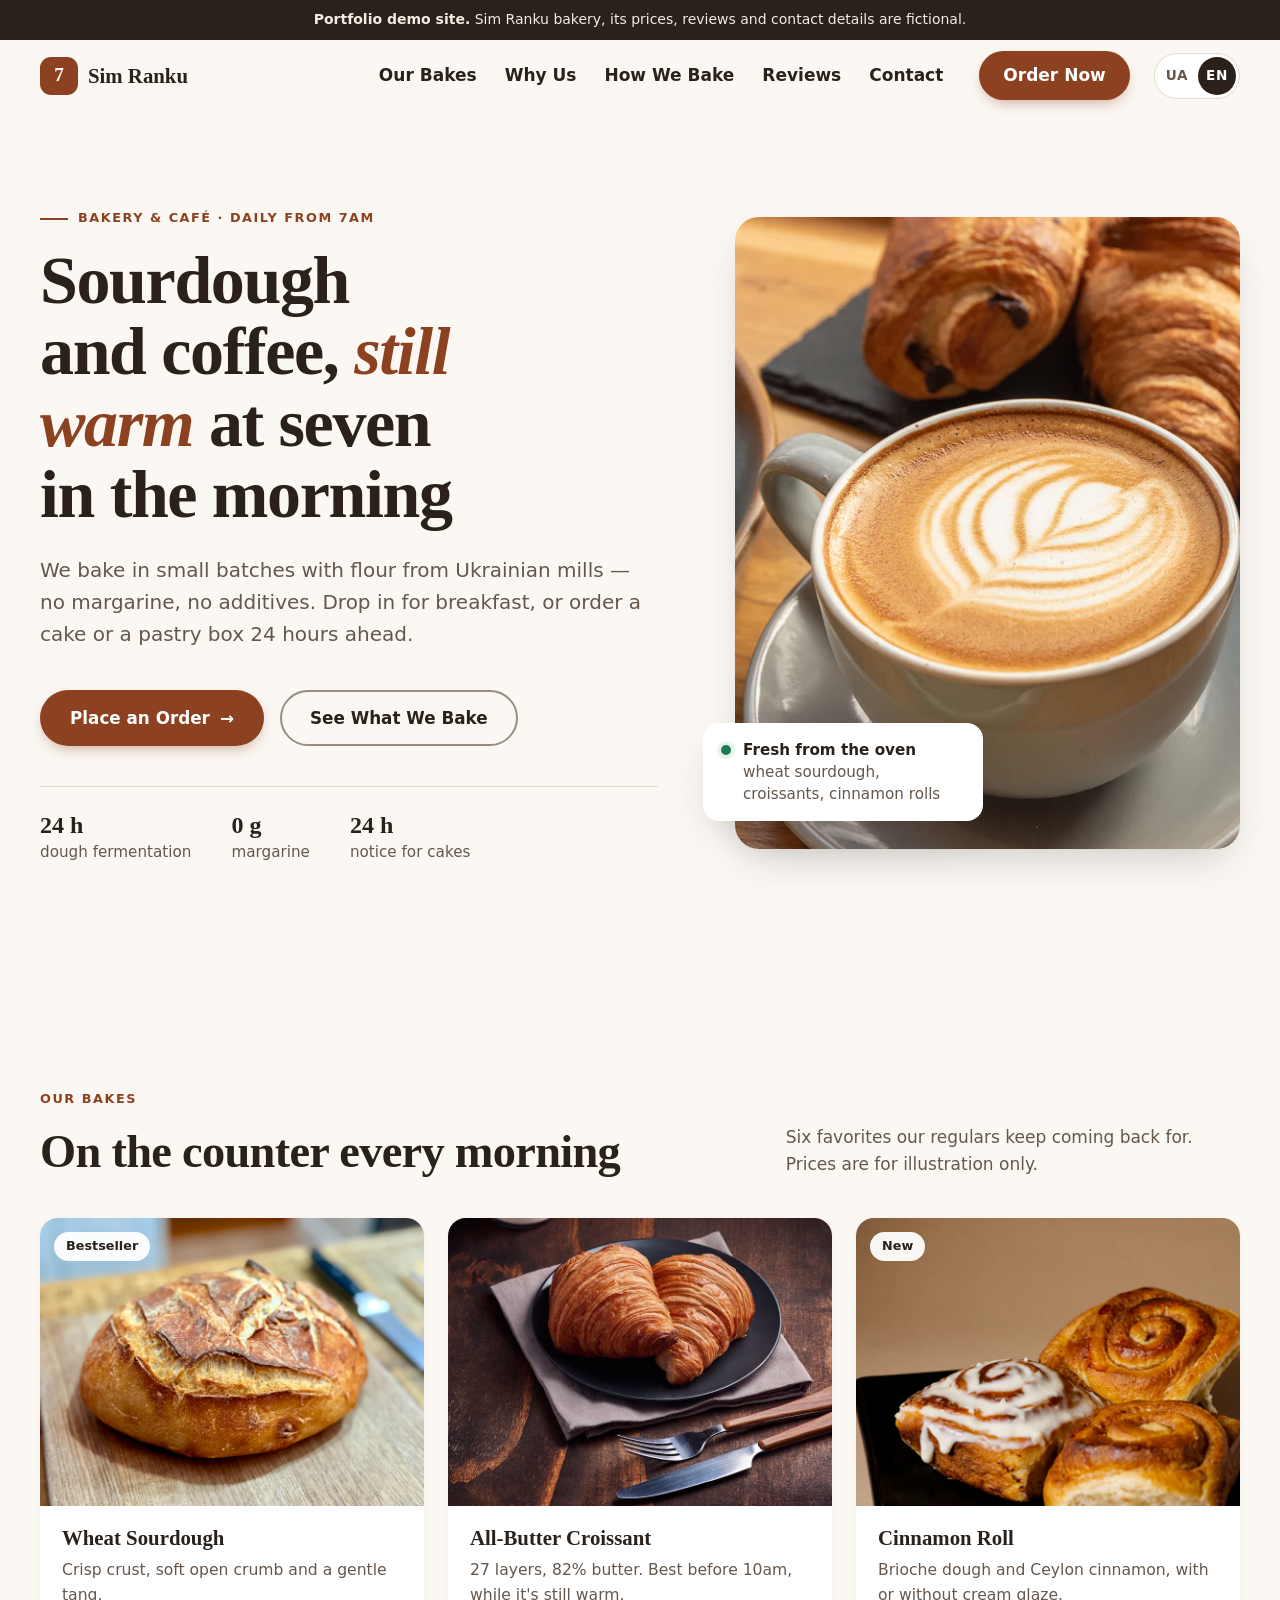
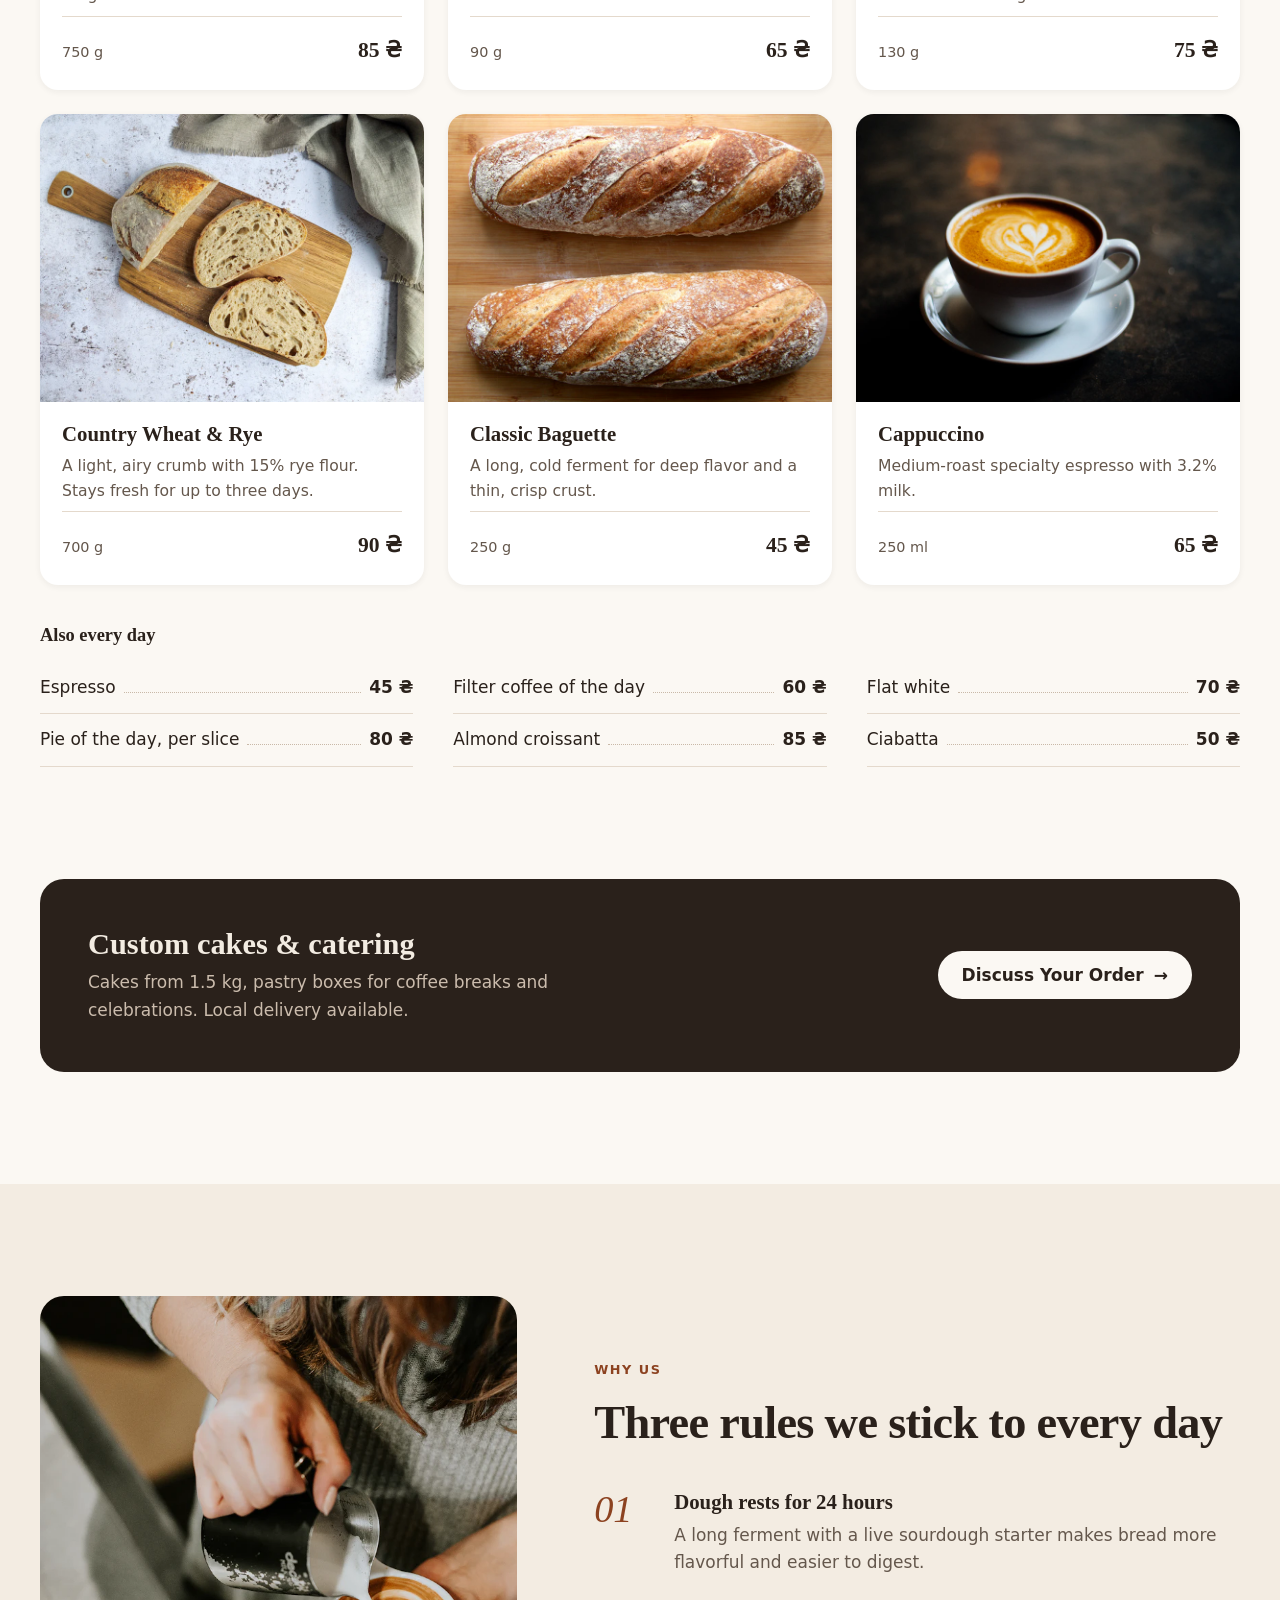
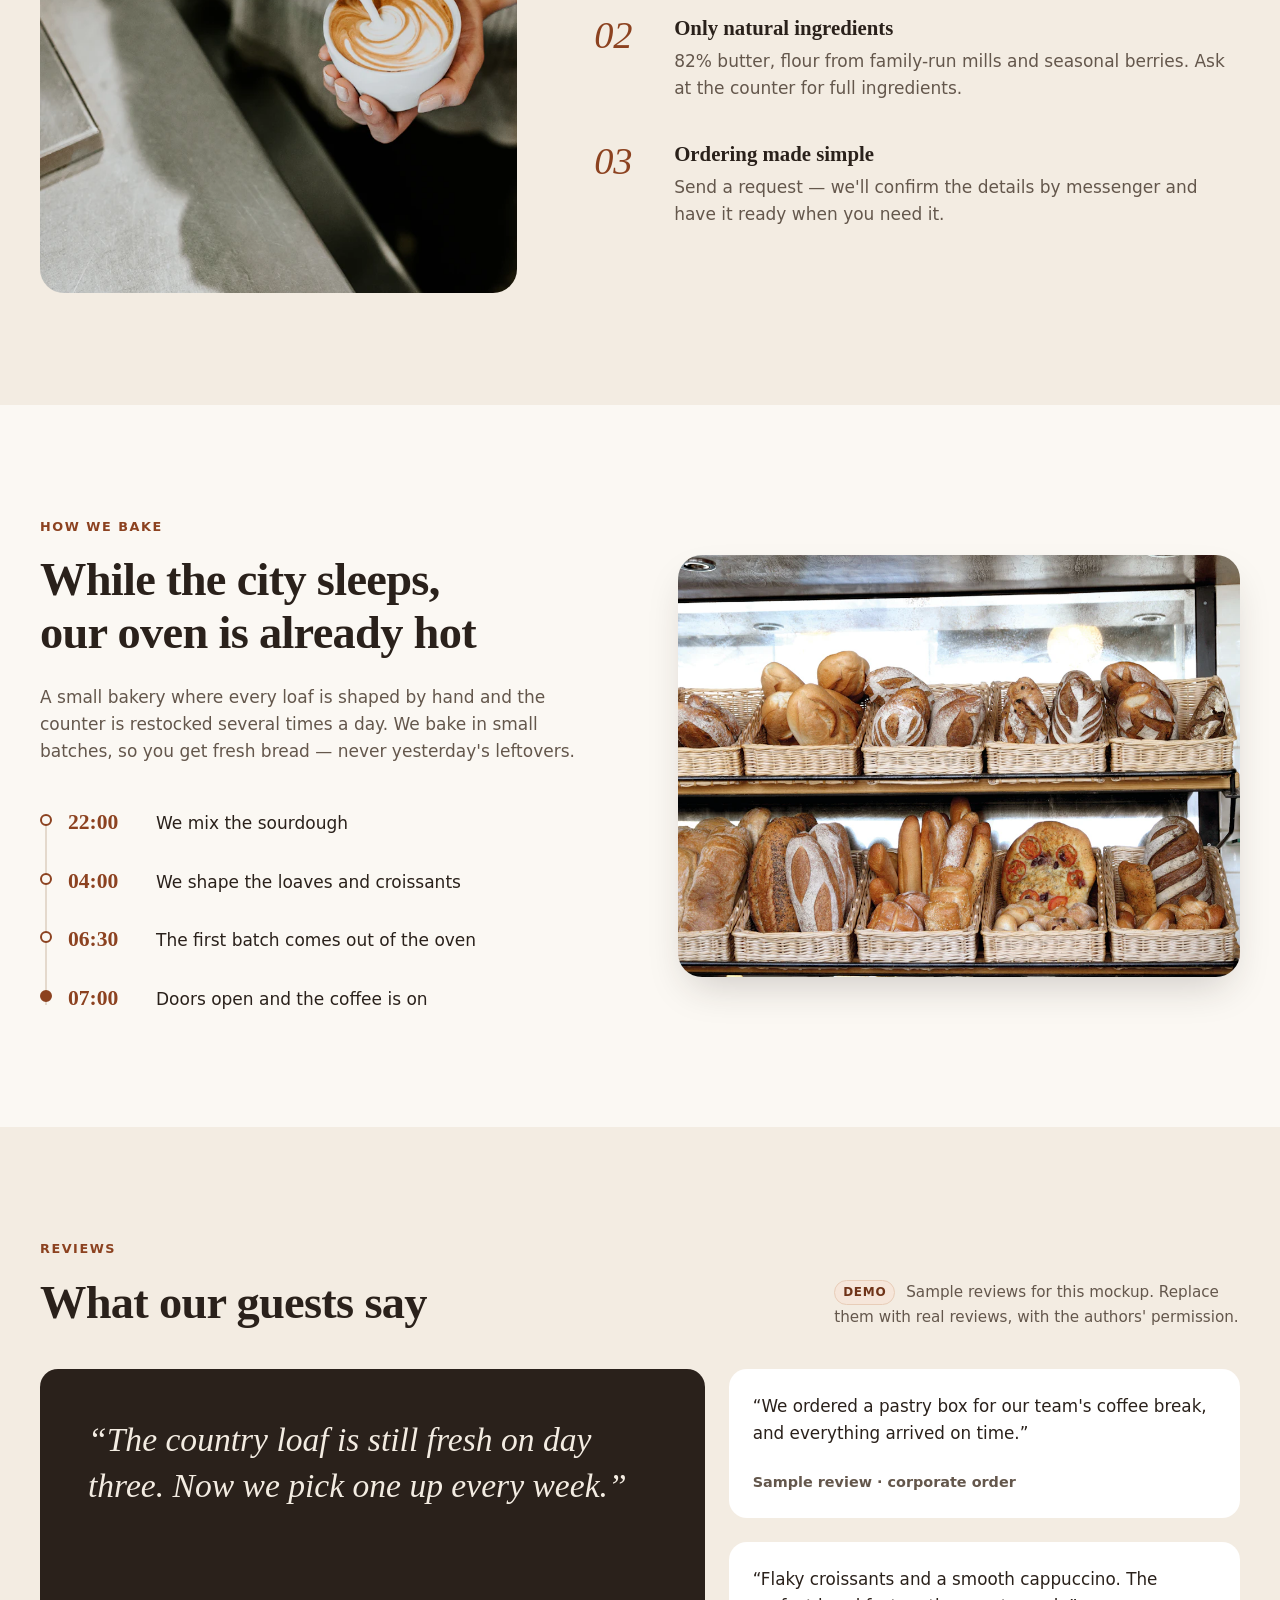
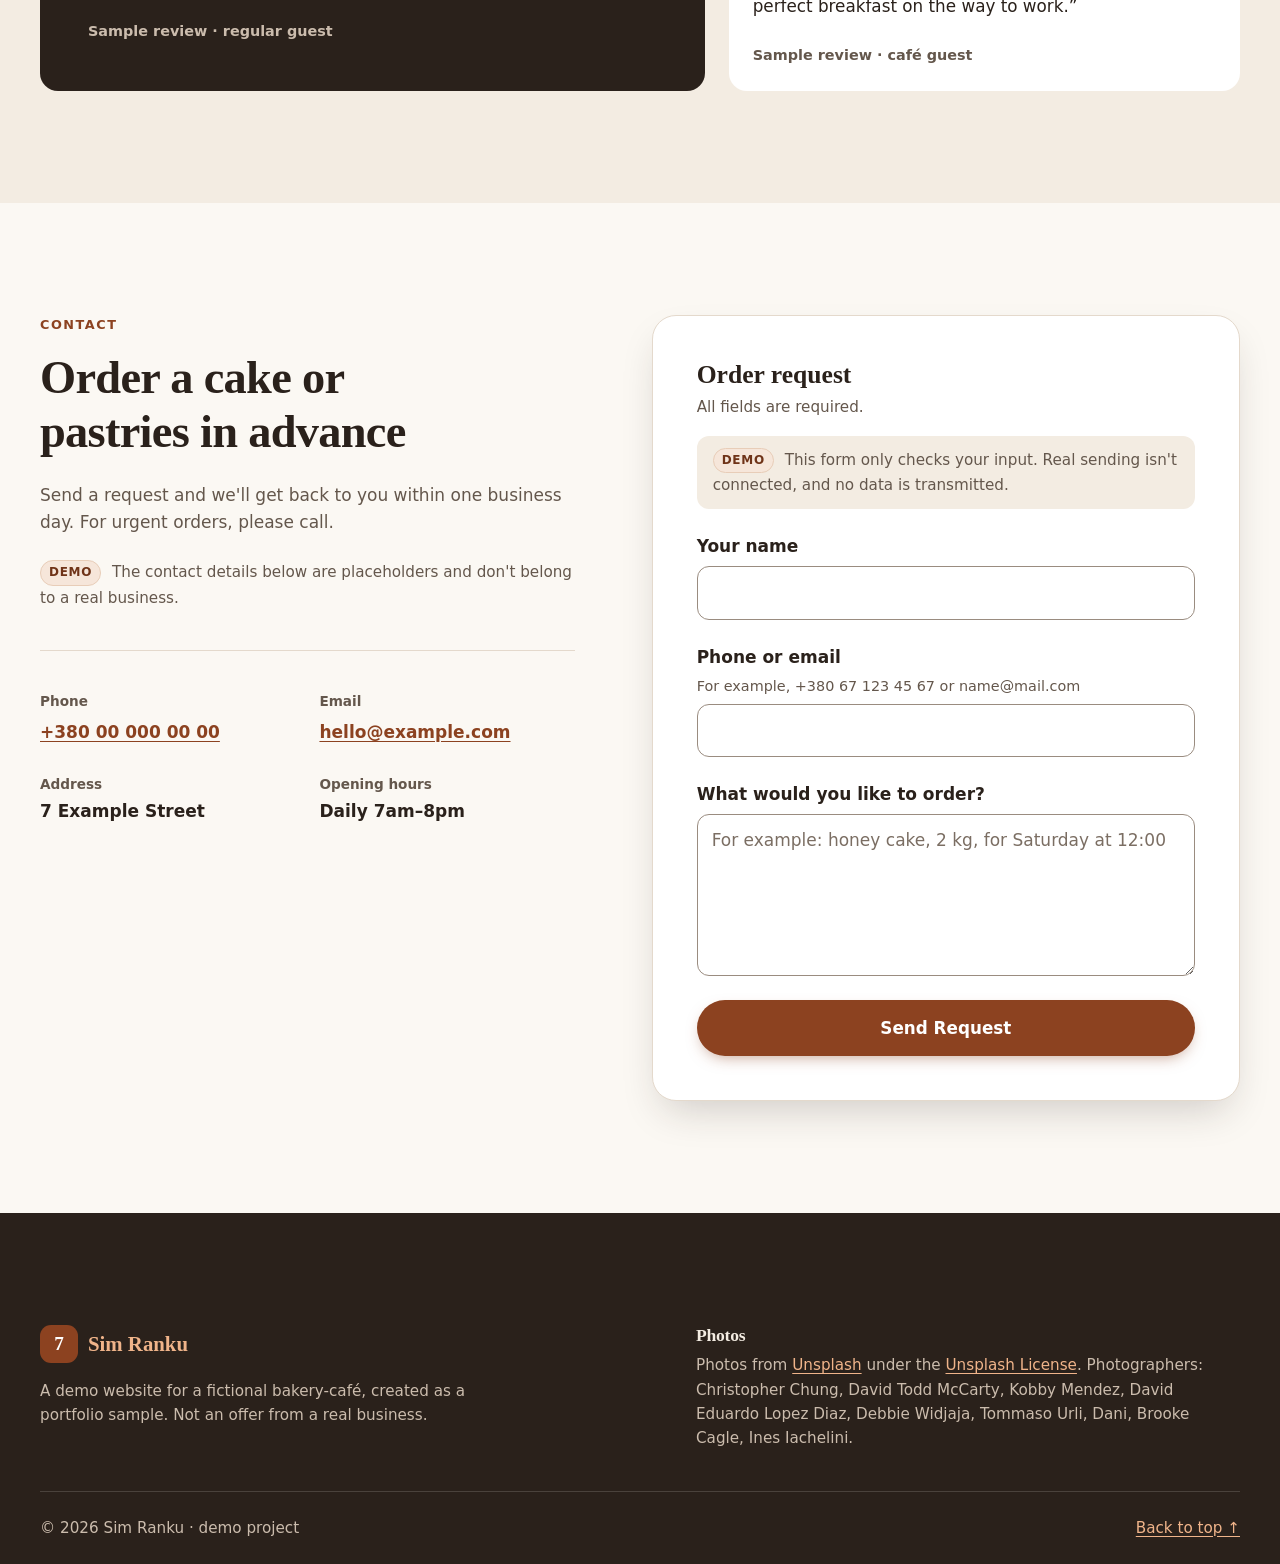
==== commit 66ca7770: "Version CSS and JS URLs to avoid stale browser cache GitHub Pages lets browsers cache assets for 10 " ====
--- a/en/index.html
+++ b/en/index.html
@@ -39,7 +39,7 @@
       imagesrcset="../images/hero-coffee-croissants-720.webp 720w, ../images/hero-coffee-croissants-1280.webp 1280w"
       imagesizes="(min-width: 1024px) min(40vw, 504px), calc(100vw - 40px)"
     />
-    <link rel="stylesheet" href="../style.css" />
+    <link rel="stylesheet" href="../style.css?v=2" />
     <script>
       // Reveal animations switch on only if script.js actually runs.
       // If it fails to load or crashes, all content is shown without animation after 2 s.
@@ -484,6 +484,6 @@
       </div>
     </footer>
 
-    <script src="../script.js" defer></script>
+    <script src="../script.js?v=2" defer></script>
   </body>
 </html>
